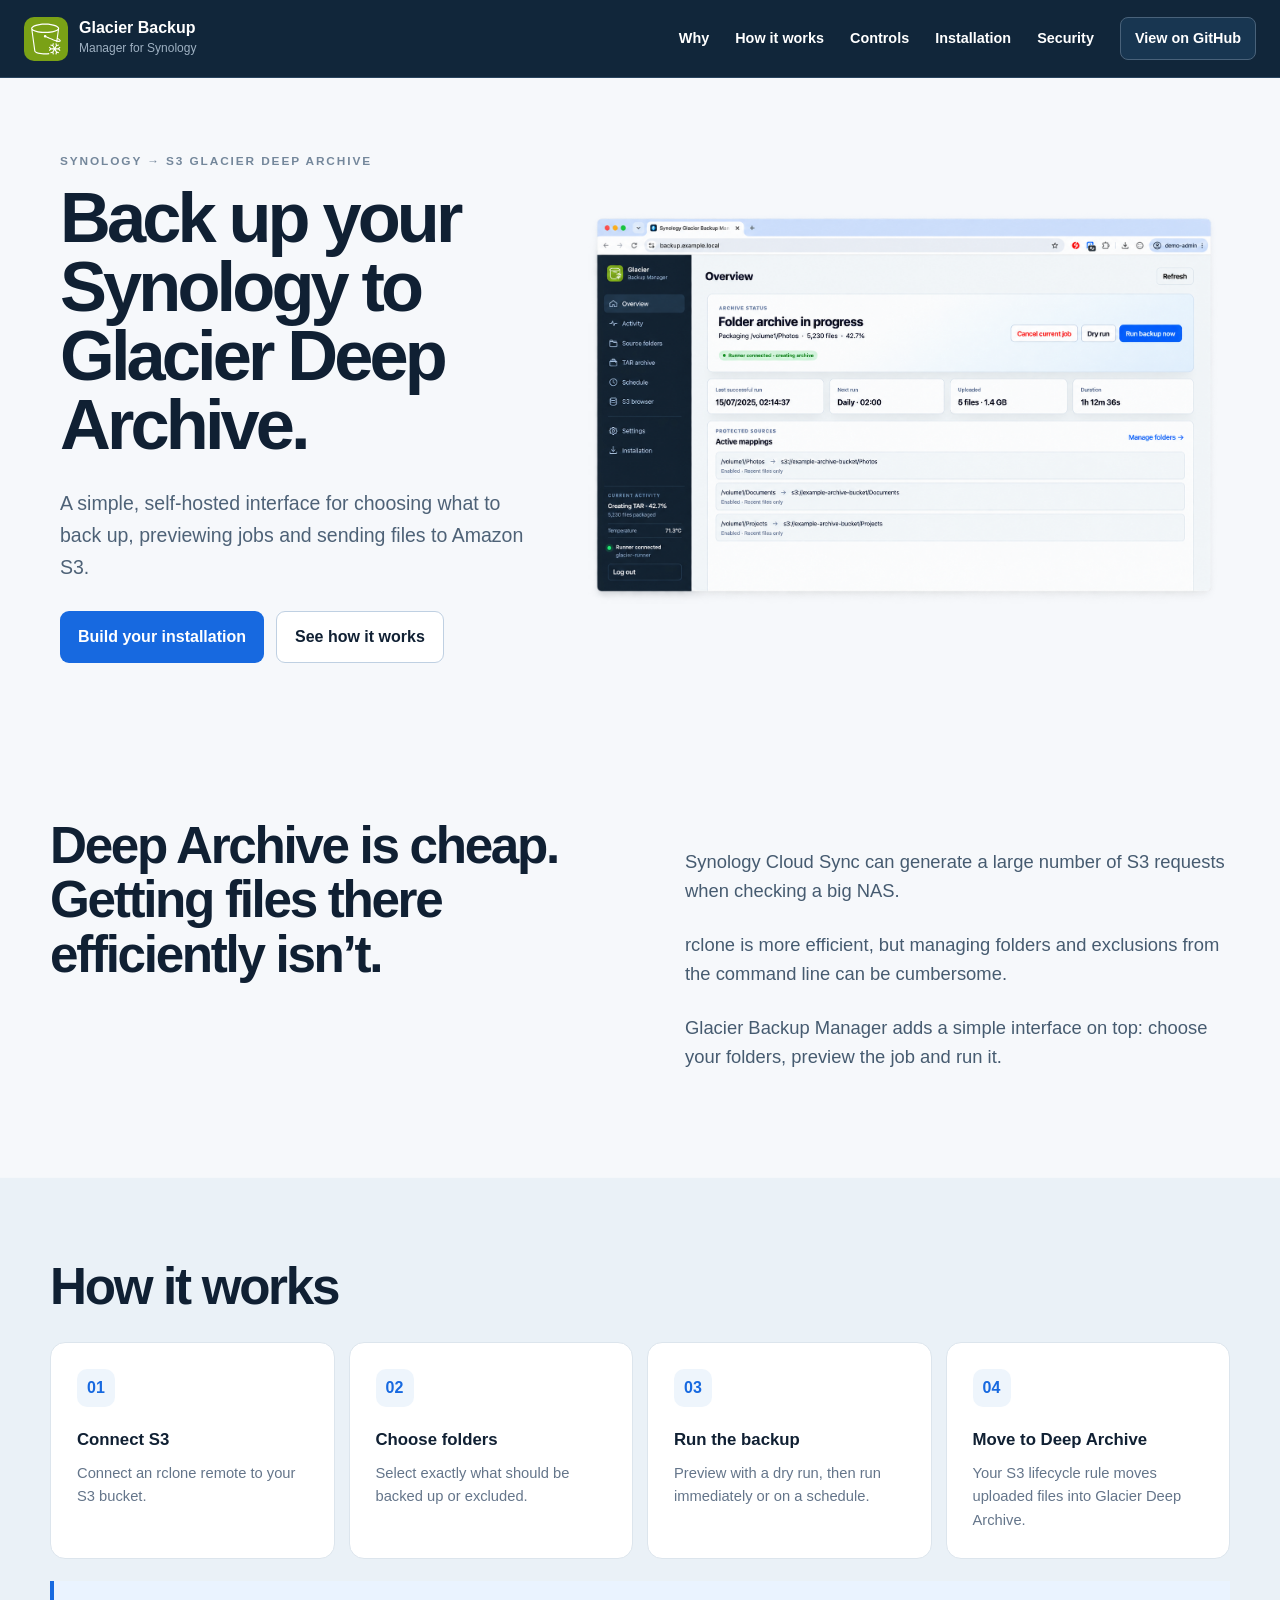
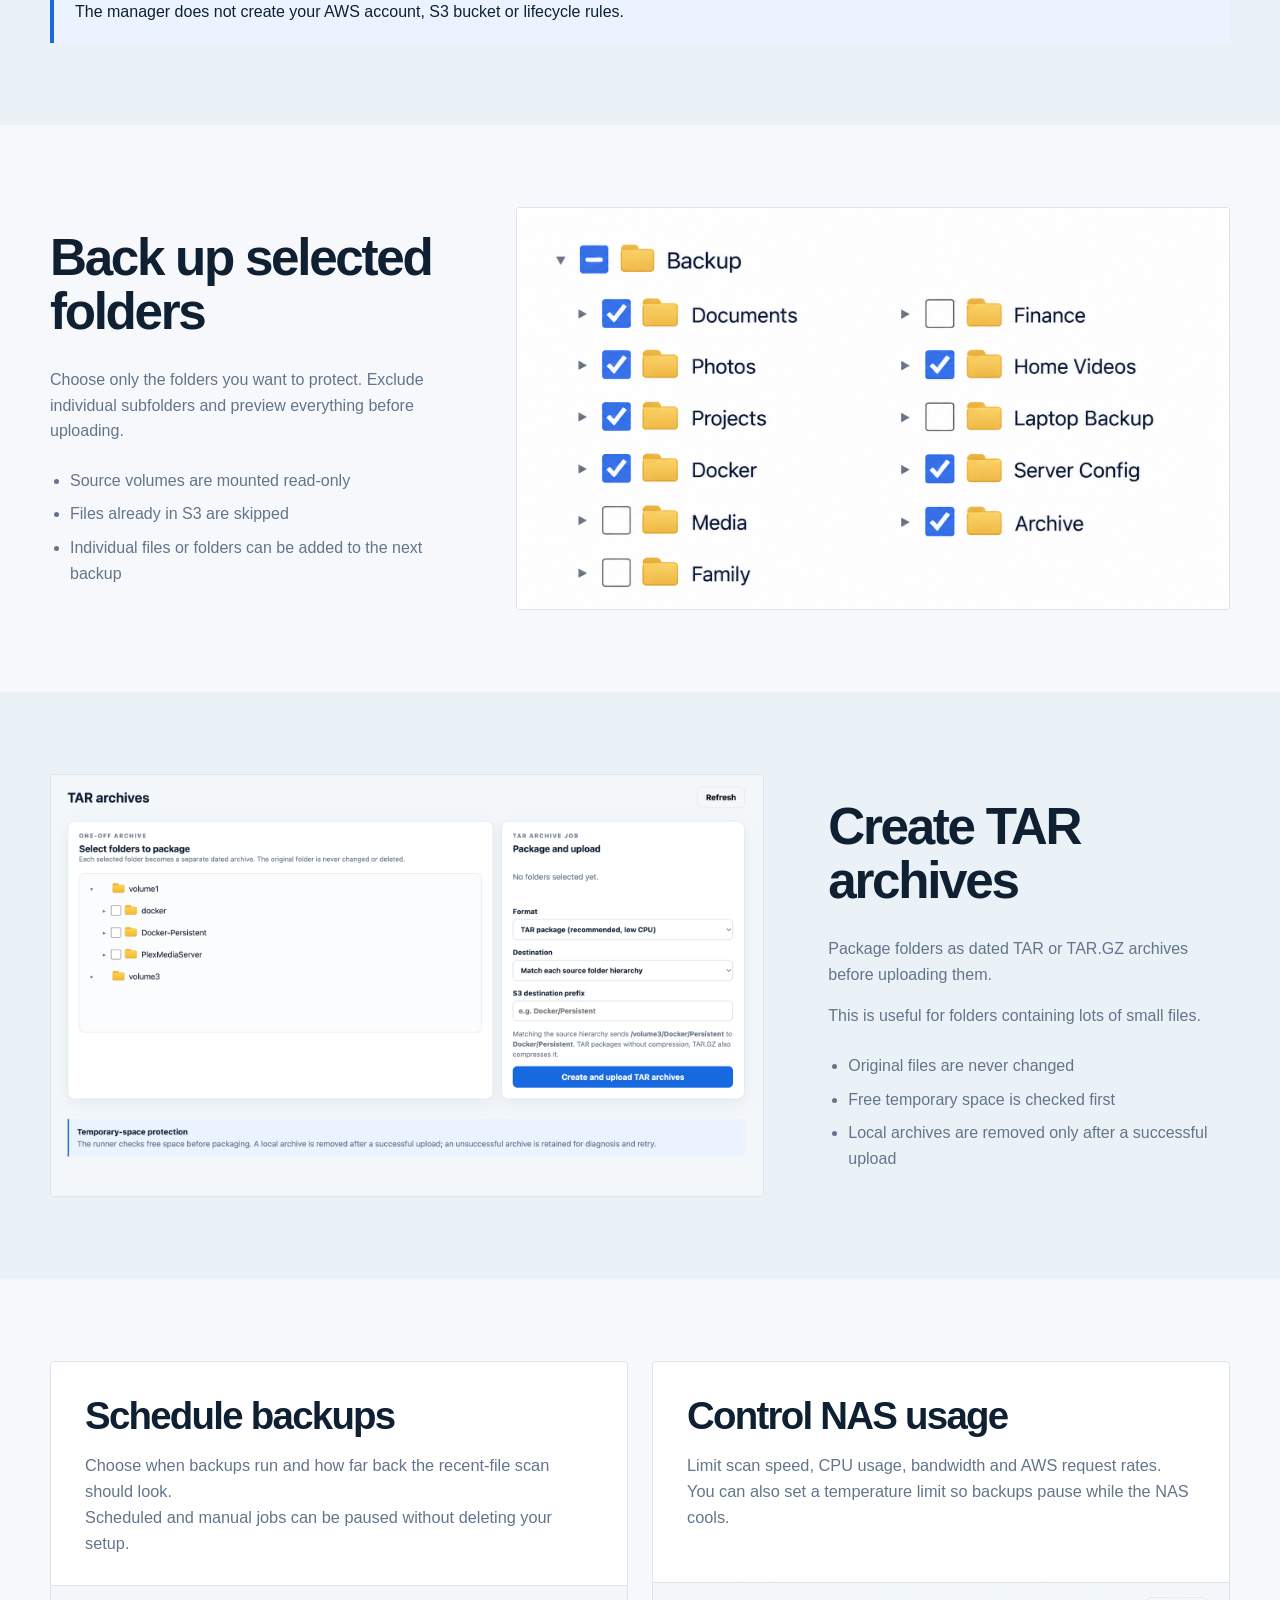
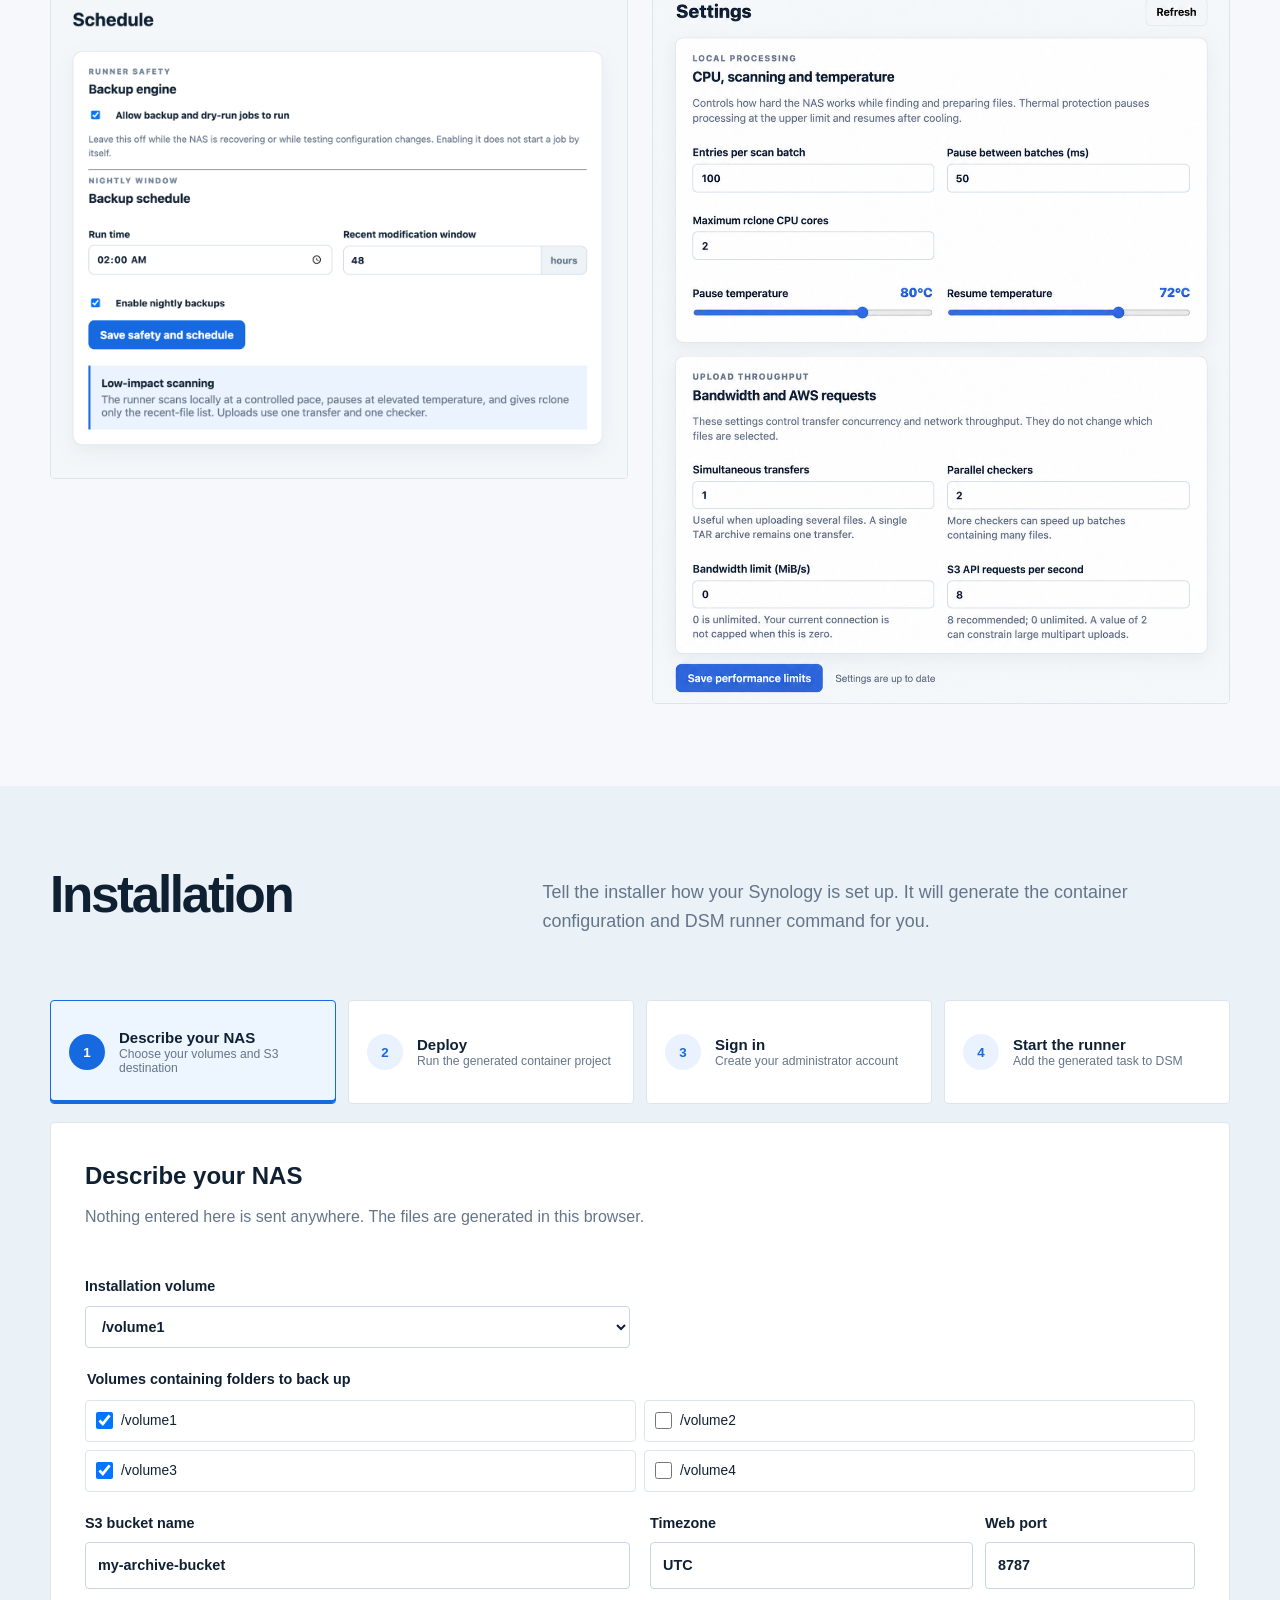
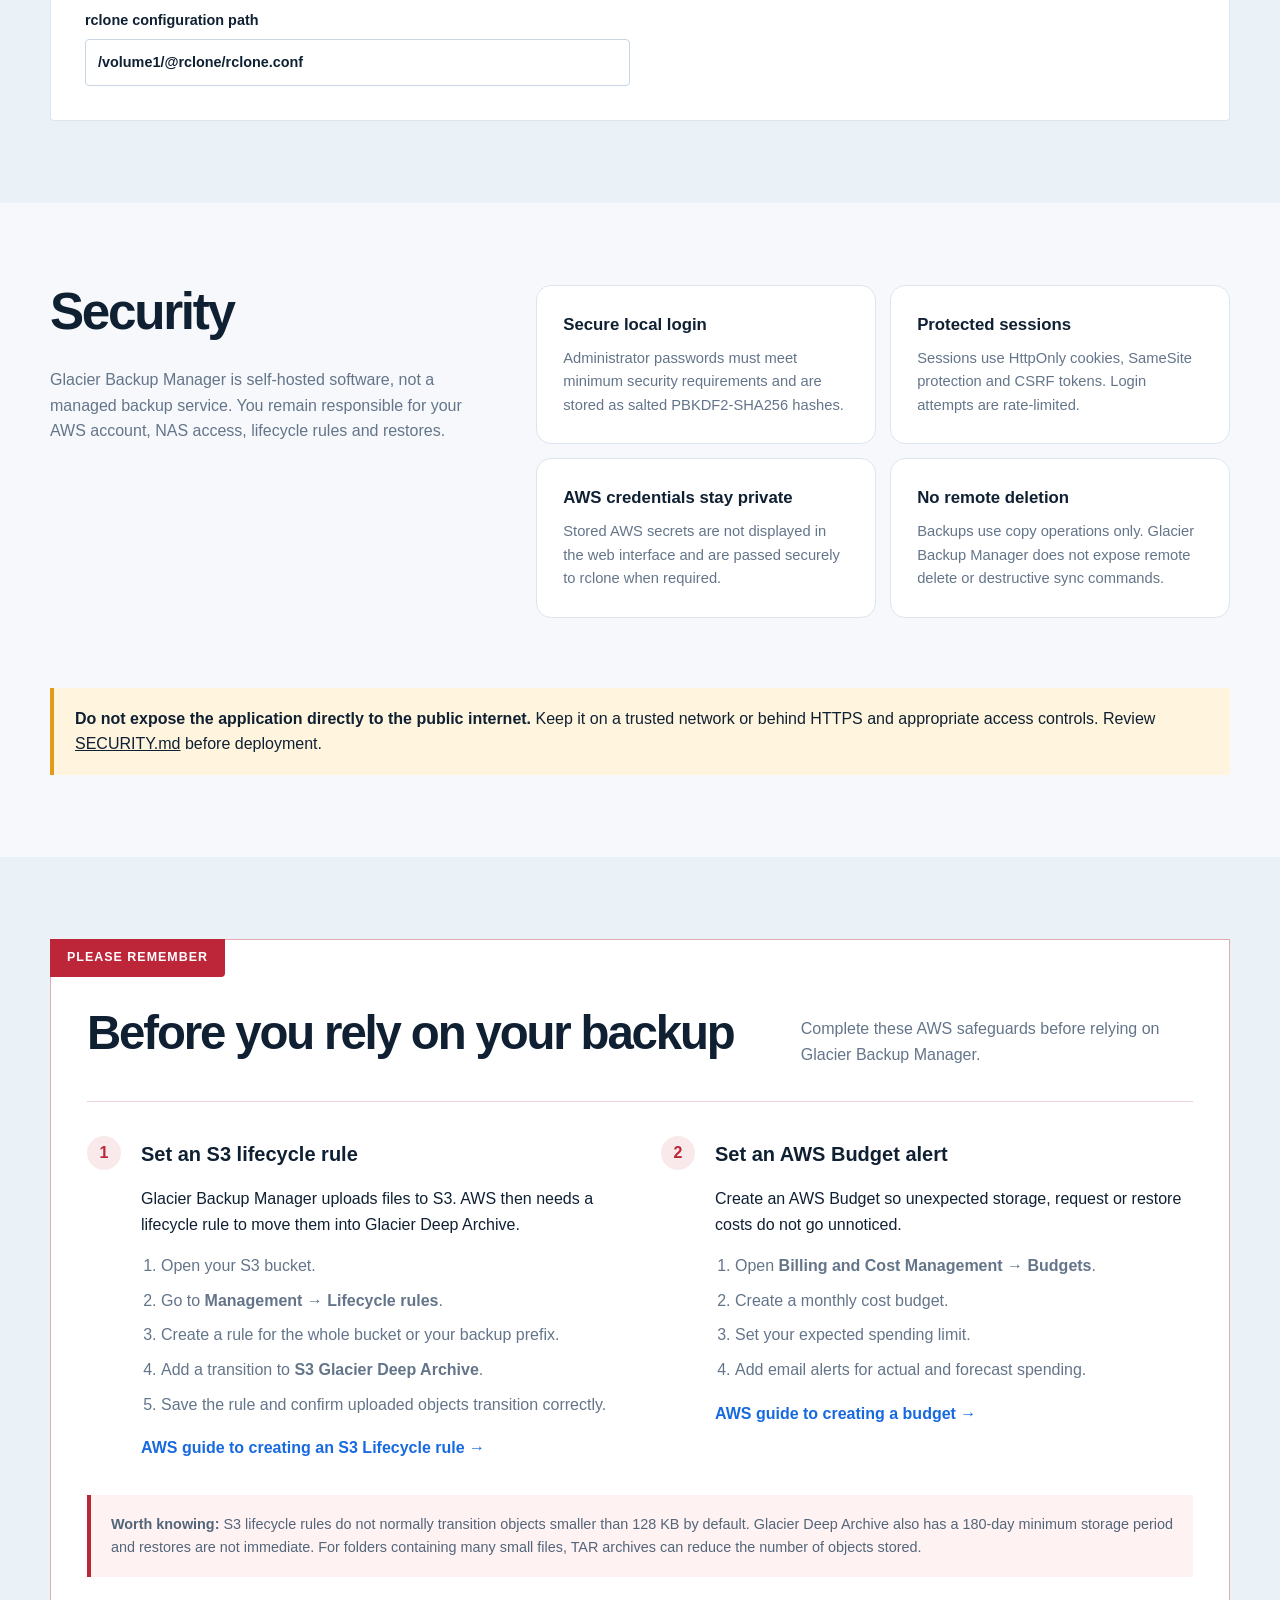
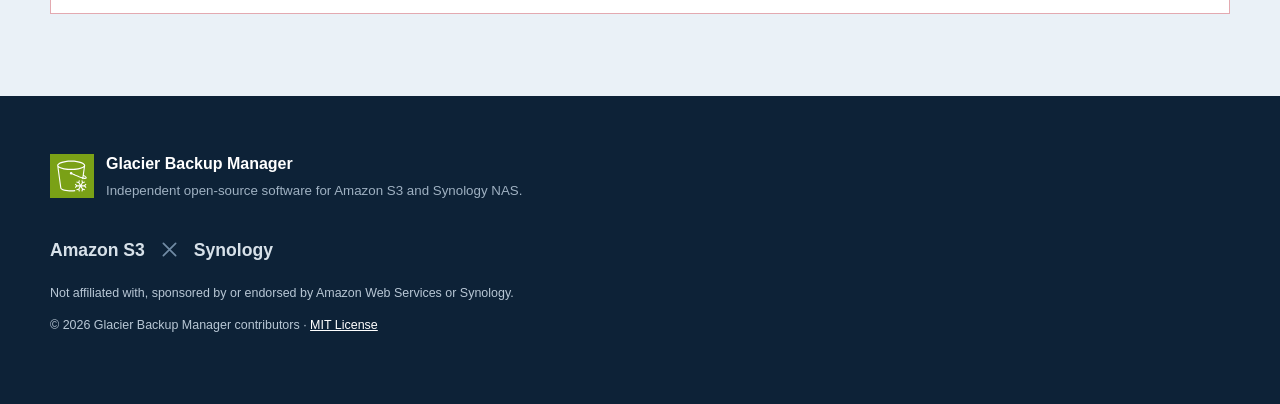
==== website/index.html @ ce725101 "Glacier Backup Manager Co-Authored-By: Claude Sonnet 5.5 <noreply@anthropic.com> Claude-Session: htt" ====
<!doctype html>
<html lang="en">
<head>
  <meta charset="utf-8">
  <meta name="viewport" content="width=device-width, initial-scale=1">
  <meta name="description" content="A simple, self-hosted interface for choosing what to back up, previewing jobs and sending files from Synology to Amazon S3.">
  <title>Glacier Backup Manager</title>
  <link rel="icon" href="assets/favicon.svg" type="image/svg+xml">
  <link rel="stylesheet" href="styles.css">
  <link rel="stylesheet" href="refinements.css">
</head>
<body>
  <header class="site-header">
    <a class="brand" href="#top" aria-label="Glacier Backup Manager home"><img src="assets/glacier-mark.svg" alt=""><span><strong>Glacier Backup</strong><small>Manager for Synology</small></span></a>
    <button class="menu" type="button" aria-expanded="false" aria-controls="nav">Menu</button>
    <nav id="nav" aria-label="Main navigation">
      <a href="#why">Why</a><a href="#how">How it works</a><a href="#controls">Controls</a><a href="#installation">Installation</a><a href="#security">Security</a>
      <a class="nav-cta" href="https://github.com/impala84/synology-glacier-backup-manager">View on GitHub</a>
    </nav>
  </header>

  <main id="top">
    <section class="hero">
      <div class="hero-copy">
        <p class="eyebrow">SYNOLOGY → S3 GLACIER DEEP ARCHIVE</p>
        <h1>Back up your Synology to Glacier Deep Archive.</h1>
        <p class="lede">A simple, self-hosted interface for choosing what to back up, previewing jobs and sending files to Amazon S3.</p>
        <div class="hero-actions"><a class="button primary" href="#installation">Build your installation</a><a class="button secondary" href="#how">See how it works</a></div>
      </div>
      <figure class="hero-shot"><img src="assets/overview-window.png" alt="An anonymised Glacier Backup Manager overview showing a live TAR job"></figure>
    </section>

    <section class="section story" id="why">
      <div><h2>Deep Archive is cheap. Getting files there efficiently isn’t.</h2></div>
      <div class="story-copy"><p>Synology Cloud Sync can generate a large number of S3 requests when checking a big NAS.</p><p>rclone is more efficient, but managing folders and exclusions from the command line can be cumbersome.</p><p>Glacier Backup Manager adds a simple interface on top: choose your folders, preview the job and run it.</p></div>
    </section>

    <section class="section" id="how">
      <h2>How it works</h2>
      <div class="flow">
        <article><span>01</span><h3>Connect S3</h3><p>Connect an rclone remote to your S3 bucket.</p></article>
        <article><span>02</span><h3>Choose folders</h3><p>Select exactly what should be backed up or excluded.</p></article>
        <article><span>03</span><h3>Run the backup</h3><p>Preview with a dry run, then run immediately or on a schedule.</p></article>
        <article><span>04</span><h3>Move to Deep Archive</h3><p>Your S3 lifecycle rule moves uploaded files into Glacier Deep Archive.</p></article>
      </div>
      <div class="note">The manager does not create your AWS account, S3 bucket or lifecycle rules.</div>
    </section>

    <section class="section task-section" id="folders">
      <div class="task-copy"><h2>Back up selected folders</h2><p>Choose only the folders you want to protect. Exclude individual subfolders and preview everything before uploading.</p><ul><li>Source volumes are mounted read-only</li><li>Files already in S3 are skipped</li><li>Individual files or folders can be added to the next backup</li></ul></div>
      <figure class="plain-shot folder-shot"><img src="assets/folder-selection-landscape.png" alt="An anonymised folder browser with selected and excluded backup folders"></figure>
    </section>

    <section class="section task-section task-section-reverse" id="tar">
      <figure class="plain-shot"><img src="assets/tar-archives.png" alt="Select folders and configure a dated TAR archive"></figure>
      <div class="task-copy"><h2>Create TAR archives</h2><p>Package folders as dated TAR or TAR.GZ archives before uploading them.</p><p>This is useful for folders containing lots of small files.</p><ul><li>Original files are never changed</li><li>Free temporary space is checked first</li><li>Local archives are removed only after a successful upload</li></ul></div>
    </section>

    <section class="section controls" id="controls">
      <article class="control-card">
        <div class="control-copy"><h2>Schedule backups</h2><p>Choose when backups run and how far back the recent-file scan should look.</p><p>Scheduled and manual jobs can be paused without deleting your setup.</p></div>
        <figure><img src="assets/schedule.png" alt="Nightly backup schedule and modification window"></figure>
      </article>
      <article class="control-card">
        <div class="control-copy"><h2>Control NAS usage</h2><p>Limit scan speed, CPU usage, bandwidth and AWS request rates.</p><p>You can also set a temperature limit so backups pause while the NAS cools.</p></div>
        <figure><img src="assets/settings.png" alt="CPU, temperature, bandwidth and AWS request controls"></figure>
      </article>
    </section>

    <section class="section installation" id="installation">
      <div class="installation-heading"><h2>Installation</h2><p>Tell the installer how your Synology is set up. It will generate the container configuration and DSM runner command for you.</p></div>

      <div class="installation-tabs" role="tablist" aria-label="Installation steps">
        <button type="button" role="tab" id="install-tab-1" aria-controls="install-panel-1" aria-selected="true" data-install-tab="install-panel-1"><span>1</span><strong>Describe your NAS</strong><small>Choose your volumes and S3 destination</small></button>
        <button type="button" role="tab" id="install-tab-2" aria-controls="install-panel-2" aria-selected="false" tabindex="-1" data-install-tab="install-panel-2"><span>2</span><strong>Deploy</strong><small>Run the generated container project</small></button>
        <button type="button" role="tab" id="install-tab-3" aria-controls="install-panel-3" aria-selected="false" tabindex="-1" data-install-tab="install-panel-3"><span>3</span><strong>Sign in</strong><small>Create your administrator account</small></button>
        <button type="button" role="tab" id="install-tab-4" aria-controls="install-panel-4" aria-selected="false" tabindex="-1" data-install-tab="install-panel-4"><span>4</span><strong>Start the runner</strong><small>Add the generated task to DSM</small></button>
      </div>

      <div class="installation-panel" id="install-panel-1" role="tabpanel" aria-labelledby="install-tab-1">
        <form class="builder-form" id="install-builder">
          <div class="panel-heading"><h3>Describe your NAS</h3><p>Nothing entered here is sent anywhere. The files are generated in this browser.</p></div>
          <label>Installation volume
            <select id="install-volume">
              <option value="volume1">/volume1</option><option value="volume2">/volume2</option><option value="volume3">/volume3</option><option value="volume4">/volume4</option>
            </select>
          </label>
          <fieldset>
            <legend>Volumes containing folders to back up</legend>
            <div class="volume-options">
              <label><input type="checkbox" name="source-volume" value="volume1" checked><span>/volume1</span></label>
              <label><input type="checkbox" name="source-volume" value="volume2"><span>/volume2</span></label>
              <label><input type="checkbox" name="source-volume" value="volume3" checked><span>/volume3</span></label>
              <label><input type="checkbox" name="source-volume" value="volume4"><span>/volume4</span></label>
            </div>
          </fieldset>
          <label>S3 bucket name<input id="install-bucket" value="my-archive-bucket" autocomplete="off" spellcheck="false"></label>
          <div class="builder-fields">
            <label>Timezone<input id="install-timezone" value="UTC" autocomplete="off" spellcheck="false"></label>
            <label>Web port<input id="install-port" type="number" value="8787" min="1024" max="65535"></label>
          </div>
          <label>rclone configuration path<input id="install-rclone" value="/volume1/@rclone/rclone.conf" autocomplete="off" spellcheck="false"></label>
          <p class="builder-error" id="builder-error" role="status" hidden>Select at least one source volume.</p>
        </form>
      </div>

      <div class="installation-panel" id="install-panel-2" role="tabpanel" aria-labelledby="install-tab-2" hidden>
        <div class="builder-output">
          <fieldset class="deployment-picker">
            <legend>How do you manage containers?</legend>
            <div class="deployment-options">
              <label><input type="radio" name="deployment-tool" value="portainer" checked><span><strong>Portainer</strong><small>Deploy with the stack web editor</small></span></label>
              <label><input type="radio" name="deployment-tool" value="container-manager"><span><strong>Synology Container Manager</strong><small>Deploy as a Container Manager project</small></span></label>
            </div>
          </fieldset>
          <div class="deployment-instructions" data-deployment-instructions="portainer">
            <div class="panel-heading"><h3>Deploy with Portainer</h3><ol><li>In Synology File Station, create <code id="portainer-root-path">/volume1/docker/synology-glacier-backup-manager</code> with <code>data</code> and <code>logs</code> subfolders.</li><li>In Portainer, open <strong>Stacks → Add stack → Web editor</strong>.</li><li>Name the stack <code>glacier-backup-manager</code>.</li><li>Paste the generated file below and select <strong>Deploy the stack</strong>.</li></ol></div>
          </div>
          <div class="deployment-instructions" data-deployment-instructions="container-manager" hidden>
            <div class="panel-heading"><h3>Deploy with Container Manager</h3><ol><li>In Synology File Station, create <code id="container-manager-root-path">/volume1/docker/synology-glacier-backup-manager</code> with <code>data</code> and <code>logs</code> subfolders.</li><li>In DSM, open <strong>Container Manager → Project → Create</strong>.</li><li>Name the project <code>glacier-backup-manager</code> and select that folder as the project path.</li><li>Select <strong>Create docker-compose.yml</strong>, paste the generated file below, then choose <strong>Next → Done</strong>.</li></ol></div>
          </div>
          <div class="code-block stack-code">
            <div class="code-actions"><button type="button" data-download-target="stack-output" data-download-name="compose.yaml">Download compose.yaml</button><button type="button" data-copy-target="stack-output">Copy compose file</button></div>
            <pre><code id="stack-output"></code></pre>
          </div>
          <p class="output-note">The selected source volumes are mounted read-only. Only the manager’s data and log folders are writable.</p>
        </div>
      </div>

      <div class="installation-panel" id="install-panel-3" role="tabpanel" aria-labelledby="install-tab-3" hidden>
        <div class="signin-step">
          <div class="panel-heading"><h3>Open the manager and sign in</h3><p>After <span id="deployment-tool-name">Portainer</span> finishes building the stack, open <code id="manager-address">http://your-nas:8787</code>. Create the local administrator account, then leave the backup engine paused until the test upload is verified.</p></div>
          <figure class="signin-shot"><img src="assets/first-sign-in.png" alt="Glacier Backup Manager sign-in screen with empty username and password fields"></figure>
        </div>
      </div>

      <div class="installation-panel" id="install-panel-4" role="tabpanel" aria-labelledby="install-tab-4" hidden>
        <div class="runner-setup">
          <div class="runner-copy">
            <div class="panel-heading"><h3>Add the runner task in Synology DSM</h3><p>Open <strong>Control Panel → Task Scheduler</strong>. Create a <strong>Triggered Task → User-defined script</strong>, run it as your dedicated backup user and set the event to <strong>Boot-up</strong>.</p></div>
            <div class="code-block">
              <div class="code-actions"><button type="button" data-copy-target="runner-command">Copy command</button></div>
              <pre><code id="runner-command"></code></pre>
            </div>
            <p class="runner-note">Run the task manually once after installation. Then add one harmless folder, run a dry run, upload one uniquely named test file and confirm it appears in S3.</p>
            <a class="text-link" href="https://github.com/impala84/synology-glacier-backup-manager#deployment-sequence">Read the full installation reference →</a>
          </div>
          <figure class="setup-shot"><img src="assets/dsm-task-scheduler.png" alt="Synology DSM Task Scheduler showing the runner as a user-defined boot-up script"></figure>
        </div>
      </div>
    </section>

    <section class="section security" id="security">
      <div><h2>Security</h2><p>Glacier Backup Manager is self-hosted software, not a managed backup service. You remain responsible for your AWS account, NAS access, lifecycle rules and restores.</p></div>
      <div class="security-list">
        <article><h3>Secure local login</h3><p>Administrator passwords must meet minimum security requirements and are stored as salted PBKDF2-SHA256 hashes.</p></article>
        <article><h3>Protected sessions</h3><p>Sessions use HttpOnly cookies, SameSite protection and CSRF tokens. Login attempts are rate-limited.</p></article>
        <article><h3>AWS credentials stay private</h3><p>Stored AWS secrets are not displayed in the web interface and are passed securely to rclone when required.</p></article>
        <article><h3>No remote deletion</h3><p>Backups use copy operations only. Glacier Backup Manager does not expose remote delete or destructive sync commands.</p></article>
      </div>
      <div class="warning"><strong>Do not expose the application directly to the public internet.</strong> Keep it on a trusted network or behind HTTPS and appropriate access controls. Review <a href="https://github.com/impala84/synology-glacier-backup-manager/blob/main/SECURITY.md">SECURITY.md</a> before deployment.</div>
    </section>

    <section class="section aws-reminders-band" aria-labelledby="aws-reminders-title">
      <div class="aws-reminders">
      <div class="reminder-tab">Please remember</div>
      <div class="reminder-heading">
        <h2 id="aws-reminders-title">Before you rely on your backup</h2>
        <p>Complete these AWS safeguards before relying on Glacier Backup Manager.</p>
      </div>
      <div class="reminder-grid">
        <article>
          <span class="reminder-number">1</span>
          <div>
            <h3>Set an S3 lifecycle rule</h3>
            <p>Glacier Backup Manager uploads files to S3. AWS then needs a lifecycle rule to move them into Glacier Deep Archive.</p>
            <ol>
              <li>Open your S3 bucket.</li>
              <li>Go to <strong>Management → Lifecycle rules</strong>.</li>
              <li>Create a rule for the whole bucket or your backup prefix.</li>
              <li>Add a transition to <strong>S3 Glacier Deep Archive</strong>.</li>
              <li>Save the rule and confirm uploaded objects transition correctly.</li>
            </ol>
            <a href="https://docs.aws.amazon.com/AmazonS3/latest/userguide/how-to-set-lifecycle-configuration-intro.html">AWS guide to creating an S3 Lifecycle rule →</a>
          </div>
        </article>
        <article>
          <span class="reminder-number">2</span>
          <div>
            <h3>Set an AWS Budget alert</h3>
            <p>Create an AWS Budget so unexpected storage, request or restore costs do not go unnoticed.</p>
            <ol>
              <li>Open <strong>Billing and Cost Management → Budgets</strong>.</li>
              <li>Create a monthly cost budget.</li>
              <li>Set your expected spending limit.</li>
              <li>Add email alerts for actual and forecast spending.</li>
            </ol>
            <a href="https://docs.aws.amazon.com/cost-management/latest/userguide/budgets-create.html">AWS guide to creating a budget →</a>
          </div>
        </article>
      </div>
        <p class="reminder-footnote"><strong>Worth knowing:</strong> S3 lifecycle rules do not normally transition objects smaller than 128 KB by default. Glacier Deep Archive also has a 180-day minimum storage period and restores are not immediate. For folders containing many small files, TAR archives can reduce the number of objects stored.</p>
      </div>
    </section>

  </main>

  <footer>
    <div class="footer-brand"><img src="assets/glacier-mark.svg" alt=""><span><strong>Glacier Backup Manager</strong><small>Independent open-source software for Amazon S3 and Synology NAS.</small></span></div>
    <div class="compatibility"><span>Amazon S3</span><span class="compatibility-x" aria-hidden="true"><svg viewBox="0 0 24 24" focusable="false"><path d="M5 5l14 14M19 5L5 19"></path></svg></span><span>Synology</span></div>
    <p>Not affiliated with, sponsored by or endorsed by Amazon Web Services or Synology.</p>
    <p>© 2026 Glacier Backup Manager contributors · <a href="https://github.com/impala84/synology-glacier-backup-manager/blob/main/LICENSE">MIT License</a></p>
  </footer>
  <script src="install-builder.js"></script>
</body>
</html>
---- website/styles.css ----
:root{--ink:#102033;--muted:#64758a;--navy:#0d2237;--blue:#1769e0;--ice:#eef5fc;--green:#76a314;--line:#dce5ed;--paper:#f6f8fb;--panel:#fff}*{box-sizing:border-box}html{scroll-behavior:smooth}body{margin:0;background:var(--paper);color:var(--ink);font-family:Inter,ui-sans-serif,-apple-system,BlinkMacSystemFont,"Segoe UI",sans-serif;font-size:16px;line-height:1.6}img{display:block;max-width:100%}a{color:inherit}.site-header{position:sticky;top:0;z-index:10;display:flex;align-items:center;justify-content:space-between;min-height:78px;padding:12px max(24px,calc((100vw - 1240px)/2));background:rgba(246,248,251,.94);border-bottom:1px solid rgba(220,229,237,.9);backdrop-filter:blur(15px)}.brand{display:flex;align-items:center;gap:11px;text-decoration:none}.brand img{width:44px;height:44px;border-radius:10px}.brand strong,.brand small{display:block}.brand strong{line-height:1.1}.brand small{margin-top:3px;color:var(--muted);font-size:.75rem}.site-header nav{display:flex;align-items:center;gap:26px}.site-header nav a{text-decoration:none;font-weight:650;font-size:.9rem}.site-header nav a:hover{color:var(--blue)}.nav-cta{padding:9px 14px;border:1px solid #bfd0e2;border-radius:8px;background:#fff}.menu{display:none}.hero{display:grid;grid-template-columns:minmax(0,.85fr) minmax(520px,1.15fr);gap:60px;align-items:center;min-height:700px;max-width:1360px;margin:auto;padding:90px 60px}.eyebrow{margin:0 0 12px;color:#74879b;font-size:.74rem;font-weight:850;letter-spacing:.16em}.hero h1{max-width:720px;margin:0;font-size:clamp(3rem,5.5vw,5.8rem);line-height:.98;letter-spacing:-.055em}.lede{max-width:680px;margin:28px 0;color:#4e6277;font-size:1.22rem;line-height:1.65}.hero-actions{display:flex;gap:12px;flex-wrap:wrap}.button{display:inline-flex;align-items:center;justify-content:center;padding:12px 18px;border-radius:9px;text-decoration:none;font-weight:760}.primary{background:var(--blue);color:#fff}.primary:hover{background:#0d55bd}.secondary{border:1px solid #bfd0e2;background:#fff}.quick-proof{display:flex;gap:22px;flex-wrap:wrap;margin:28px 0 0;padding:0;list-style:none;color:#4e6277;font-size:.86rem}.quick-proof li:before{content:"✓";margin-right:8px;color:#0c9660;font-weight:900}.hero-shot{margin:0;background:#fff;border:1px solid var(--line);border-radius:20px;padding:12px;box-shadow:0 28px 70px rgba(16,32,51,.15);transform:rotate(1deg)}.hero-shot img{border-radius:13px}.hero-shot figcaption{padding:10px 8px 2px;color:var(--muted);font-size:.78rem}.section{max-width:1240px;margin:auto;padding:110px 30px}.section h2{max-width:790px;margin:0 0 35px;font-size:clamp(2.2rem,4vw,4rem);line-height:1.06;letter-spacing:-.045em}.story{display:grid;grid-template-columns:1fr 1fr;gap:90px;border-top:1px solid var(--line)}.story-copy{padding-top:28px;color:#465b70;font-size:1.15rem}.story-copy p{margin:0 0 24px}.flow{display:grid;grid-template-columns:repeat(4,1fr);gap:14px}.flow article,.feature-grid article,.security-list article{padding:26px;border:1px solid var(--line);border-radius:15px;background:var(--panel)}.flow article>span{display:inline-grid;place-items:center;width:38px;height:38px;border-radius:10px;background:var(--ice);color:var(--blue);font-weight:850}.flow h3,.feature-grid h3,.security-list h3,.steps h3{margin:20px 0 8px;font-size:1.05rem}.flow p,.feature-grid p,.security-list p,.steps p{margin:0;color:var(--muted);font-size:.92rem}.note,.warning{margin-top:22px;padding:18px 21px;border-left:4px solid var(--blue);background:#eaf3ff}.gallery{display:grid;grid-template-columns:1fr 1fr;gap:18px}.gallery figure{margin:0;overflow:hidden;border:1px solid var(--line);border-radius:16px;background:#fff}.gallery .wide{grid-column:1/-1}.gallery img{width:100%;aspect-ratio:16/9;object-fit:cover;object-position:top}.gallery figcaption{display:grid;gap:3px;padding:17px 20px}.gallery figcaption span{color:var(--muted);font-size:.88rem}.feature-grid{display:grid;grid-template-columns:repeat(3,1fr);gap:14px;margin-top:18px}.feature-grid h3,.security-list h3{margin-top:0}.install{display:grid;grid-template-columns:.8fr 1.2fr;gap:80px}.install-intro{position:sticky;top:120px;align-self:start}.install-intro p:not(.eyebrow){color:var(--muted)}.steps{display:grid;gap:0;margin:0 0 28px;padding:0;list-style:none}.steps li{display:grid;grid-template-columns:48px 1fr;gap:18px;padding:22px 0;border-bottom:1px solid var(--line)}.steps li>span{display:grid;place-items:center;width:42px;height:42px;border-radius:50%;background:var(--navy);color:white;font-weight:800}.steps h3{margin:0 0 5px}.security{display:grid;grid-template-columns:.75fr 1.25fr;gap:70px}.security>div:first-child p:not(.eyebrow){color:var(--muted)}.security-list{display:grid;grid-template-columns:1fr 1fr;gap:14px}.warning{grid-column:1/-1;margin-top:0;border-color:#e29a19;background:#fff5df}.open-source{max-width:900px;text-align:center}.open-source h2{margin-left:auto;margin-right:auto}.open-source>p:not(.eyebrow){color:var(--muted);font-size:1.08rem}footer{padding:55px max(30px,calc((100vw - 1180px)/2));background:var(--navy);color:#b8c7d5}.footer-brand{display:flex;align-items:center;gap:12px}.footer-brand img{width:44px}.footer-brand strong,.footer-brand small{display:block;color:#fff}.footer-brand small{margin-top:3px;color:#9fb1c2}.compatibility{display:flex;align-items:center;gap:14px;margin:35px 0 20px;color:#d7e1e9;font-size:1.1rem;font-weight:750}.compatibility b{font-size:1.5rem;color:#718ba4}footer p{max-width:850px;font-size:.78rem}footer a{color:#fff}@media(max-width:980px){.hero{grid-template-columns:1fr;min-height:0;padding-top:70px}.hero-shot{transform:none}.flow,.feature-grid{grid-template-columns:1fr 1fr}.story,.install,.security{grid-template-columns:1fr;gap:35px}.install-intro{position:static}.site-header nav{display:none;position:absolute;top:77px;left:0;right:0;padding:20px 28px;background:var(--paper);border-bottom:1px solid var(--line);flex-direction:column;align-items:flex-start}.site-header nav.open{display:flex}.menu{display:block;border:1px solid var(--line);border-radius:8px;background:#fff;padding:9px 12px;font-weight:700}}@media(max-width:640px){.site-header{padding:12px 18px}.hero{padding:58px 20px}.hero h1{font-size:3.15rem}.section{padding:78px 20px}.flow,.feature-grid,.security-list,.gallery{grid-template-columns:1fr}.gallery .wide{grid-column:auto}.quick-proof{display:grid;gap:8px}.hero-shot{padding:7px}.story-copy{padding-top:0}.gallery img{aspect-ratio:4/3}.brand small{display:none}}
---- website/refinements.css ----
.site-header {
  background: rgba(13, 34, 55, 0.98);
  border-bottom-color: #29445e;
}

.brand strong,
.site-header nav a {
  color: #fff;
}

.brand small {
  color: #9fb1c2;
}

.site-header nav a:hover {
  color: #b8d9fa;
}

.compatibility-x {
  display: inline-grid;
  place-items: center;
  color: #718ba4;
}

.compatibility-x svg {
  width: 21px;
  height: 21px;
  fill: none;
  stroke: currentColor;
  stroke-width: 2;
  stroke-linecap: round;
}

.nav-cta {
  border-color: #49627a;
  background: #183651;
}

.hero {
  min-height: 590px;
  padding-top: 74px;
  padding-bottom: 74px;
}

.hero-shot {
  overflow: visible;
  margin: 0;
  padding: 0;
  border: 0;
  border-radius: 0;
  background: transparent;
  box-shadow: none;
  transform: none;
}

.hero-shot img {
  width: 100%;
  max-width: 100%;
  margin: 0;
  border-radius: 0;
  clip-path: none;
}

.section {
  scroll-margin-top: 76px;
  padding-top: 82px;
  padding-bottom: 82px;
  background: #f6f8fb;
  box-shadow: 0 0 0 100vmax #f6f8fb;
  clip-path: inset(0 -100vmax);
}

/* Every content section belongs to one of two alternating full-width fields. */
#how,
#tar,
#installation {
  background: #eaf1f7;
  box-shadow: 0 0 0 100vmax #eaf1f7;
}

.story {
  border-top: 0;
}

.section h2 {
  margin-bottom: 28px;
}

.task-section {
  display: grid;
  grid-template-columns: minmax(300px, 0.72fr) minmax(520px, 1.28fr);
  gap: 64px;
  align-items: center;
}

.task-section-reverse {
  grid-template-columns: minmax(520px, 1.28fr) minmax(300px, 0.72fr);
}

.task-copy p,
.task-copy li {
  color: var(--muted);
}

.task-copy ul {
  display: grid;
  gap: 8px;
  margin: 24px 0 0;
  padding-left: 20px;
}

.plain-shot {
  overflow: hidden;
  margin: 0;
  border: 1px solid var(--line);
  border-radius: 3px;
  background: #fff;
}

.plain-shot img {
  width: 100%;
}

.folder-shot img {
  aspect-ratio: 16 / 9;
  object-fit: contain;
}

.controls {
  display: grid;
  grid-template-columns: 1fr 1fr;
  gap: 24px;
  align-items: start;
}

.control-card {
  min-width: 0;
  overflow: hidden;
  border: 1px solid var(--line);
  border-radius: 4px;
  background: #fff;
}

.control-copy {
  min-height: 220px;
  padding: 34px 34px 28px;
}

.control-copy h2 {
  margin: 0 0 15px;
  font-size: clamp(2rem, 3vw, 3.25rem);
}

.control-copy p {
  margin: 0;
  color: var(--muted);
  font-size: 1.02rem;
}

.control-card figure {
  margin: 0;
  border-top: 1px solid var(--line);
  background: #f9fbfd;
}

.control-card img {
  width: 100%;
  height: auto;
}

.installation-heading {
  display: grid;
  grid-template-columns: 0.75fr 1.25fr;
  gap: 80px;
  align-items: start;
  margin-bottom: 50px;
}

.installation-heading > p {
  max-width: 680px;
  margin: 10px 0 0;
  color: var(--muted);
  font-size: 1.12rem;
}

.installation-tabs {
  display: grid;
  grid-template-columns: repeat(4, 1fr);
  gap: 12px;
  margin-bottom: 18px;
}

.installation-tabs button {
  display: grid;
  grid-template-columns: 38px 1fr;
  column-gap: 12px;
  row-gap: 0;
  align-items: center;
  min-height: 104px;
  padding: 18px;
  border: 1px solid var(--line);
  border-radius: 4px;
  background: #fff;
  color: var(--ink);
  text-align: left;
  cursor: pointer;
}

.installation-tabs button > span {
  grid-row: 1 / 3;
  display: grid;
  place-items: center;
  width: 36px;
  height: 36px;
  border-radius: 50%;
  background: #eaf2ff;
  color: var(--blue);
  font-weight: 850;
}

.installation-tabs button strong {
  align-self: end;
  line-height: 1.2;
  font-size: 0.94rem;
}

.installation-tabs button small {
  align-self: start;
  color: var(--muted);
  font-size: 0.76rem;
  line-height: 1.2;
}

.installation-tabs button[aria-selected="true"] {
  border-color: var(--blue);
  background: #edf5ff;
  box-shadow: inset 0 -3px 0 var(--blue);
}

.installation-tabs button[aria-selected="true"] > span {
  background: var(--blue);
  color: #fff;
}

.installation-tabs button:focus-visible {
  outline: 3px solid rgba(35, 108, 224, 0.3);
  outline-offset: 2px;
}

.installation-panel {
  min-width: 0;
  padding: 34px;
  border: 1px solid var(--line);
  border-radius: 4px;
  background: #fff;
}

.installation-panel[hidden] {
  display: none;
}

.builder-form,
.builder-output {
  min-width: 0;
}

.builder-form {
  display: grid;
  grid-template-columns: repeat(2, minmax(0, 1fr));
  gap: 20px;
}

.panel-heading {
  max-width: 760px;
  margin-bottom: 26px;
}

.panel-heading h3 {
  margin: 0 0 8px;
  font-size: 1.5rem;
}

.panel-heading p {
  margin: 0;
  color: var(--muted);
}

.builder-form > .panel-heading,
.builder-form > fieldset,
.builder-form > .builder-error {
  grid-column: 1 / -1;
}

.builder-form > label,
.builder-fields label,
.builder-form legend {
  color: var(--ink);
  font-size: 0.9rem;
  font-weight: 760;
}

.builder-form input:not([type="checkbox"]),
.builder-form select {
  width: 100%;
  margin-top: 7px;
  padding: 11px 12px;
  border: 1px solid #c8d6e4;
  border-radius: 4px;
  background: #fff;
  color: var(--ink);
  font: inherit;
}

.builder-form fieldset {
  margin: 0;
  padding: 0;
  border: 0;
}

.builder-form legend {
  margin-bottom: 9px;
}

.volume-options {
  display: grid;
  grid-template-columns: 1fr 1fr;
  gap: 8px;
}

.volume-options label {
  display: flex;
  align-items: center;
  gap: 8px;
  padding: 9px 10px;
  border: 1px solid var(--line);
  border-radius: 4px;
  font-size: 0.86rem;
  cursor: pointer;
}

.volume-options input {
  width: 17px;
  height: 17px;
  margin: 0;
}

.builder-fields {
  display: grid;
  grid-template-columns: 1fr 0.65fr;
  gap: 12px;
}

.builder-error {
  margin: 0;
  color: #b4232f;
  font-weight: 700;
}

.builder-output .code-block {
  margin-top: 0;
}

.deployment-picker {
  margin: 0 0 28px;
  padding: 0;
  border: 0;
}

.deployment-picker legend {
  margin-bottom: 10px;
  font-size: 0.9rem;
  font-weight: 760;
}

.deployment-options {
  display: grid;
  grid-template-columns: 1fr 1fr;
  gap: 10px;
}

.deployment-options label {
  display: flex;
  align-items: center;
  gap: 12px;
  padding: 14px 16px;
  border: 1px solid var(--line);
  border-radius: 4px;
  cursor: pointer;
}

.deployment-options label:has(input:checked) {
  border-color: var(--blue);
  background: #edf5ff;
}

.deployment-options input {
  width: 18px;
  height: 18px;
  margin: 0;
  accent-color: var(--blue);
}

.deployment-options span,
.deployment-options strong,
.deployment-options small {
  display: block;
}

.deployment-options small {
  margin-top: 2px;
  color: var(--muted);
}

.deployment-instructions[hidden] {
  display: none;
}

.deployment-instructions .panel-heading {
  max-width: none;
}

.deployment-instructions ol {
  display: grid;
  gap: 7px;
  margin: 12px 0 0;
  padding-left: 22px;
  color: var(--muted);
}

.output-note,
.runner-note {
  color: var(--muted);
  font-size: 0.86rem;
}

.signin-step {
  display: grid;
  grid-template-columns: minmax(280px, 0.7fr) minmax(480px, 1.3fr);
  gap: 44px;
  align-items: center;
}

.builder-form,
.builder-output,
.signin-step,
.runner-setup,
.runner-copy,
.signin-shot,
.setup-shot {
  min-width: 0;
}

.runner-setup {
  display: grid;
  grid-template-columns: minmax(320px, 0.75fr) minmax(560px, 1.25fr);
  gap: 54px;
  align-items: center;
  margin: 0;
}

.runner-copy > p {
  color: var(--muted);
}

.code-block {
  position: relative;
  margin-top: 24px;
}

.code-block pre {
  overflow-x: auto;
  margin: 0;
  padding: 62px 20px 20px;
  border: 1px solid #29445e;
  border-radius: 3px;
  background: var(--navy);
  color: #e6eef6;
  font-size: 0.78rem;
  line-height: 1.65;
}

.code-actions {
  position: absolute;
  top: 11px;
  right: 11px;
  z-index: 1;
  display: flex;
  gap: 8px;
}

.code-actions button {
  padding: 7px 10px;
  border: 1px solid #49627a;
  border-radius: 4px;
  background: #183651;
  color: #fff;
  font: inherit;
  font-size: 0.76rem;
  font-weight: 750;
  cursor: pointer;
}

.runner-note {
  margin-top: 18px;
  font-size: 0.86rem;
}

.text-link {
  display: inline-block;
  margin-top: 6px;
  color: var(--blue);
  font-weight: 760;
  text-decoration: none;
}

.setup-shot {
  overflow: hidden;
  margin: 0;
  border: 1px solid var(--line);
  border-radius: 3px;
  background: #fff;
}

.signin-shot {
  overflow: hidden;
  margin: 0;
  border: 1px solid var(--line);
  border-radius: 3px;
  background: #eaf2f9;
}

.signin-shot img,
.setup-shot img {
  display: block;
  width: 100%;
  height: auto;
}

.aws-reminders-band {
  background: #eaf1f7;
  box-shadow: 0 0 0 100vmax #eaf1f7;
}

.aws-reminders {
  position: relative;
  padding: 68px 36px 36px;
  border: 1px solid #e3a9b0;
  background: #fff;
}

.reminder-tab {
  position: absolute;
  top: -1px;
  left: -1px;
  padding: 9px 17px;
  border-radius: 0 0 4px 0;
  background: #bd2638;
  color: #fff;
  font-size: 0.78rem;
  font-weight: 850;
  letter-spacing: 0.08em;
  text-transform: uppercase;
}

.reminder-heading {
  display: grid;
  grid-template-columns: 1.25fr 0.75fr;
  gap: 60px;
  align-items: start;
  padding-bottom: 34px;
  border-bottom: 1px solid #efd2d6;
}

.reminder-heading h2 {
  margin: 0;
  font-size: clamp(2.1rem, 3.7vw, 3.7rem);
}

.reminder-heading p {
  margin: 8px 0 0;
  color: var(--muted);
  font-size: 1rem;
}

.reminder-grid {
  display: grid;
  grid-template-columns: 1fr 1fr;
  gap: 42px;
  padding-top: 34px;
}

.reminder-grid article {
  display: grid;
  grid-template-columns: 38px 1fr;
  gap: 16px;
  min-width: 0;
}

.reminder-number {
  display: grid;
  place-items: center;
  width: 34px;
  height: 34px;
  border-radius: 50%;
  background: #fae9eb;
  color: #bd2638;
  font-weight: 850;
}

.reminder-grid h3 {
  margin: 2px 0 14px;
  font-size: 1.25rem;
}

.reminder-grid ol {
  display: grid;
  gap: 9px;
  margin: 0 0 18px;
  padding-left: 20px;
  color: var(--muted);
}

.reminder-grid a {
  color: var(--blue);
  font-weight: 760;
  text-decoration: none;
}

.reminder-footnote {
  margin: 34px 0 0;
  padding: 18px 20px;
  border-left: 4px solid #bd2638;
  background: #fff2f3;
  color: #52667a;
  font-size: 0.9rem;
}

@media (max-width: 980px) {
  .site-header nav {
    background: var(--navy);
  }

  .menu {
    color: #fff;
    border-color: #49627a;
    background: #183651;
  }

  .task-section,
  .task-section-reverse {
    grid-template-columns: 1fr;
    gap: 32px;
  }

  .task-section-reverse .plain-shot {
    order: 2;
  }

  .controls,
  .installation-heading,
  .signin-step,
  .runner-setup,
  .reminder-heading,
  .reminder-grid {
    grid-template-columns: 1fr;
    gap: 30px;
  }

  .installation-tabs {
    grid-template-columns: repeat(2, 1fr);
  }

  .control-copy {
    min-height: 0;
  }
}

@media (max-width: 640px) {
  .section {
    padding-top: 44px;
    padding-bottom: 44px;
  }

  .aws-reminders {
    padding: 64px 22px 24px;
  }

  .installation-panel {
    padding: 22px;
  }

  .builder-form,
  .volume-options,
  .builder-fields,
  .deployment-options {
    grid-template-columns: 1fr;
  }

  .installation-tabs {
    gap: 8px;
  }

  .installation-tabs button {
    grid-template-columns: 32px 1fr;
    min-height: 88px;
    padding: 12px;
  }

  .installation-tabs button > span {
    width: 30px;
    height: 30px;
  }

  .installation-tabs button strong {
    font-size: 0.82rem;
  }

  .installation-tabs button small {
    font-size: 0.68rem;
  }

  .code-block pre {
    font-size: 0.7rem;
  }

  .code-actions {
    position: static;
    padding: 10px;
    background: var(--navy);
  }

  .code-block pre {
    padding-top: 18px;
  }
}
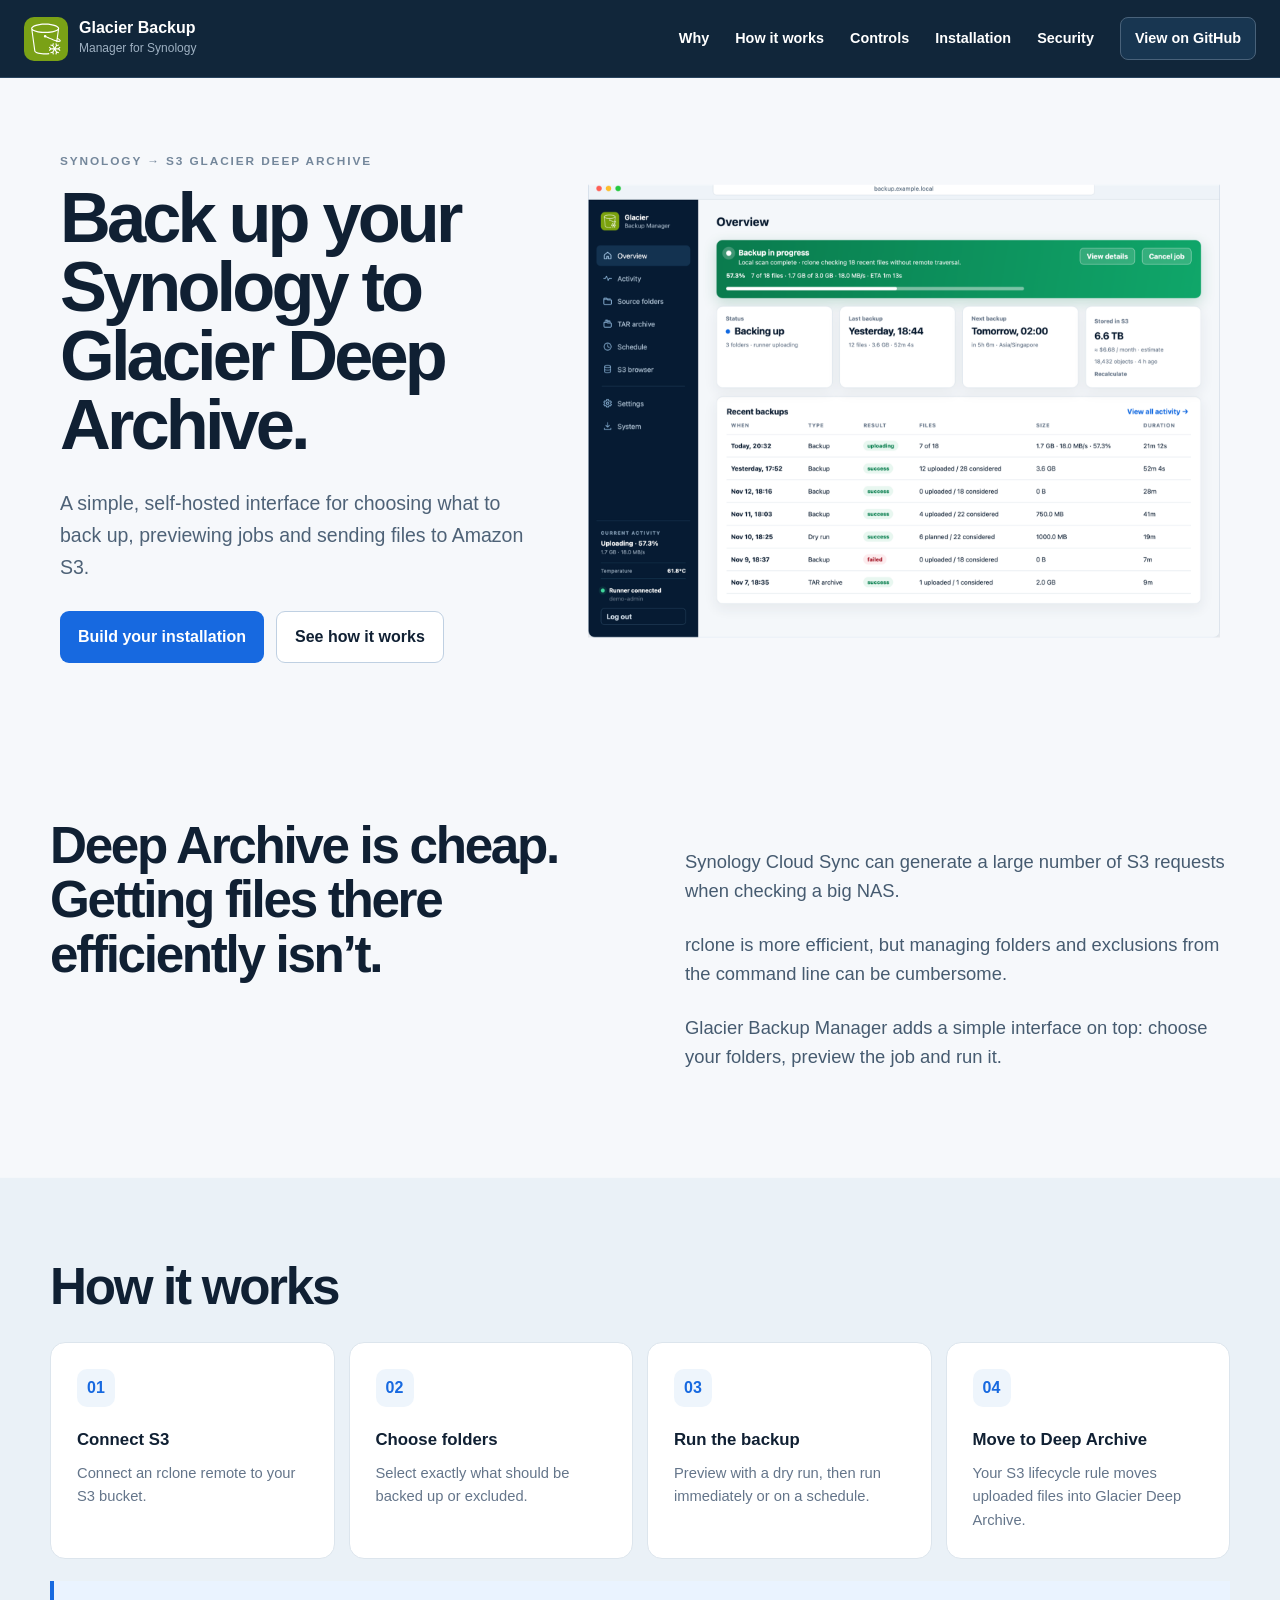
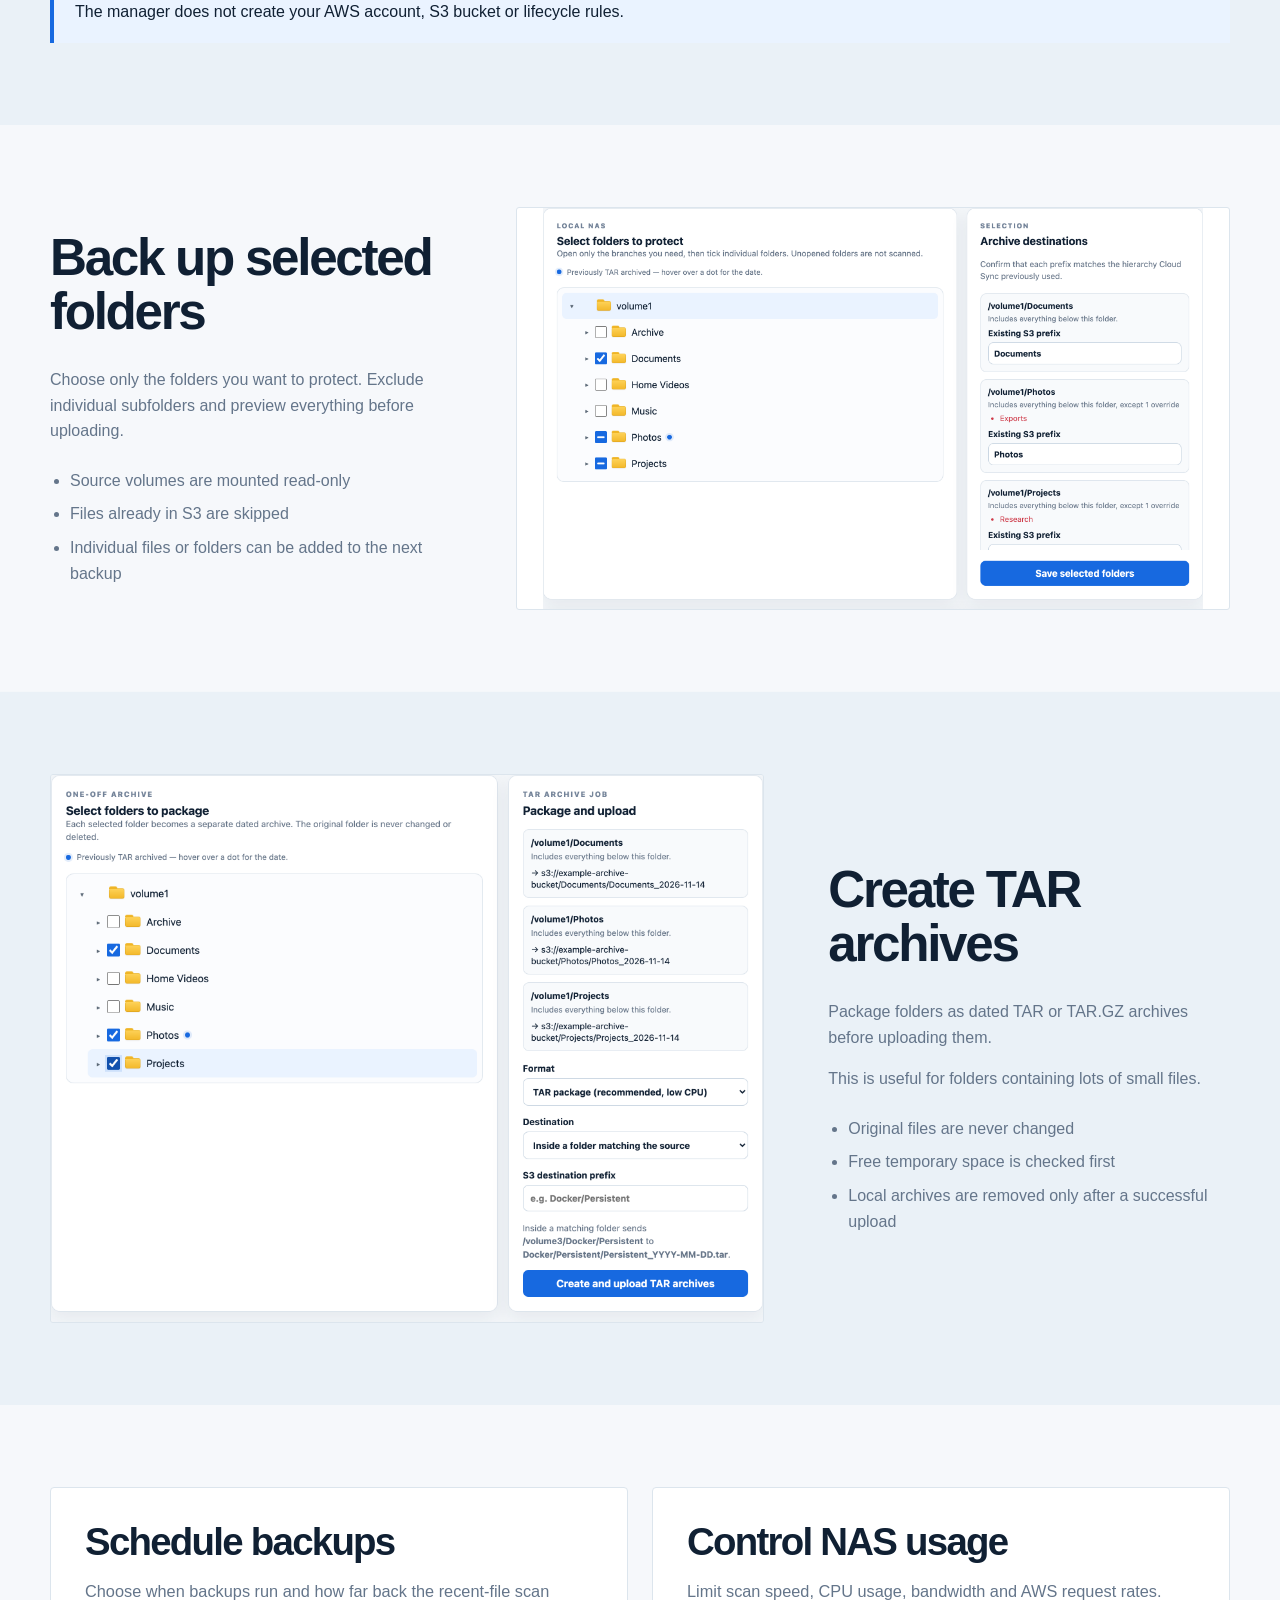
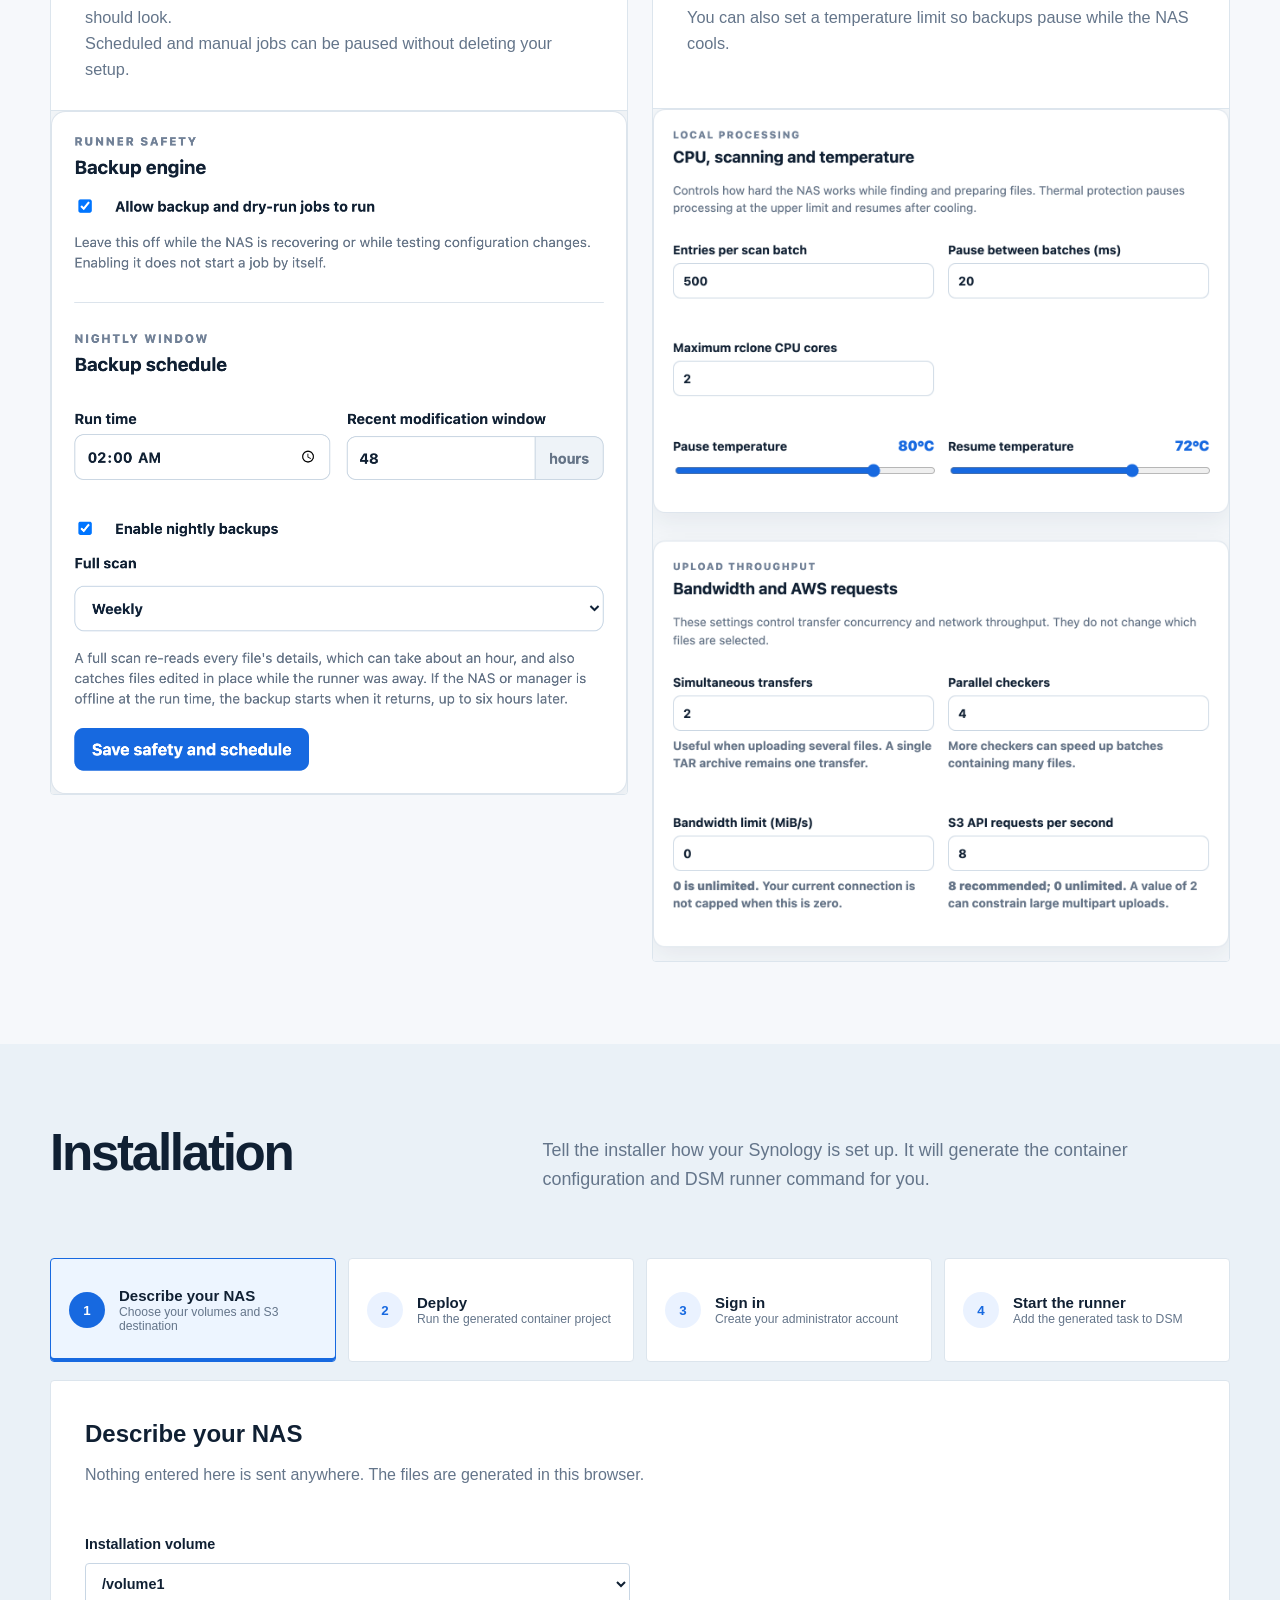
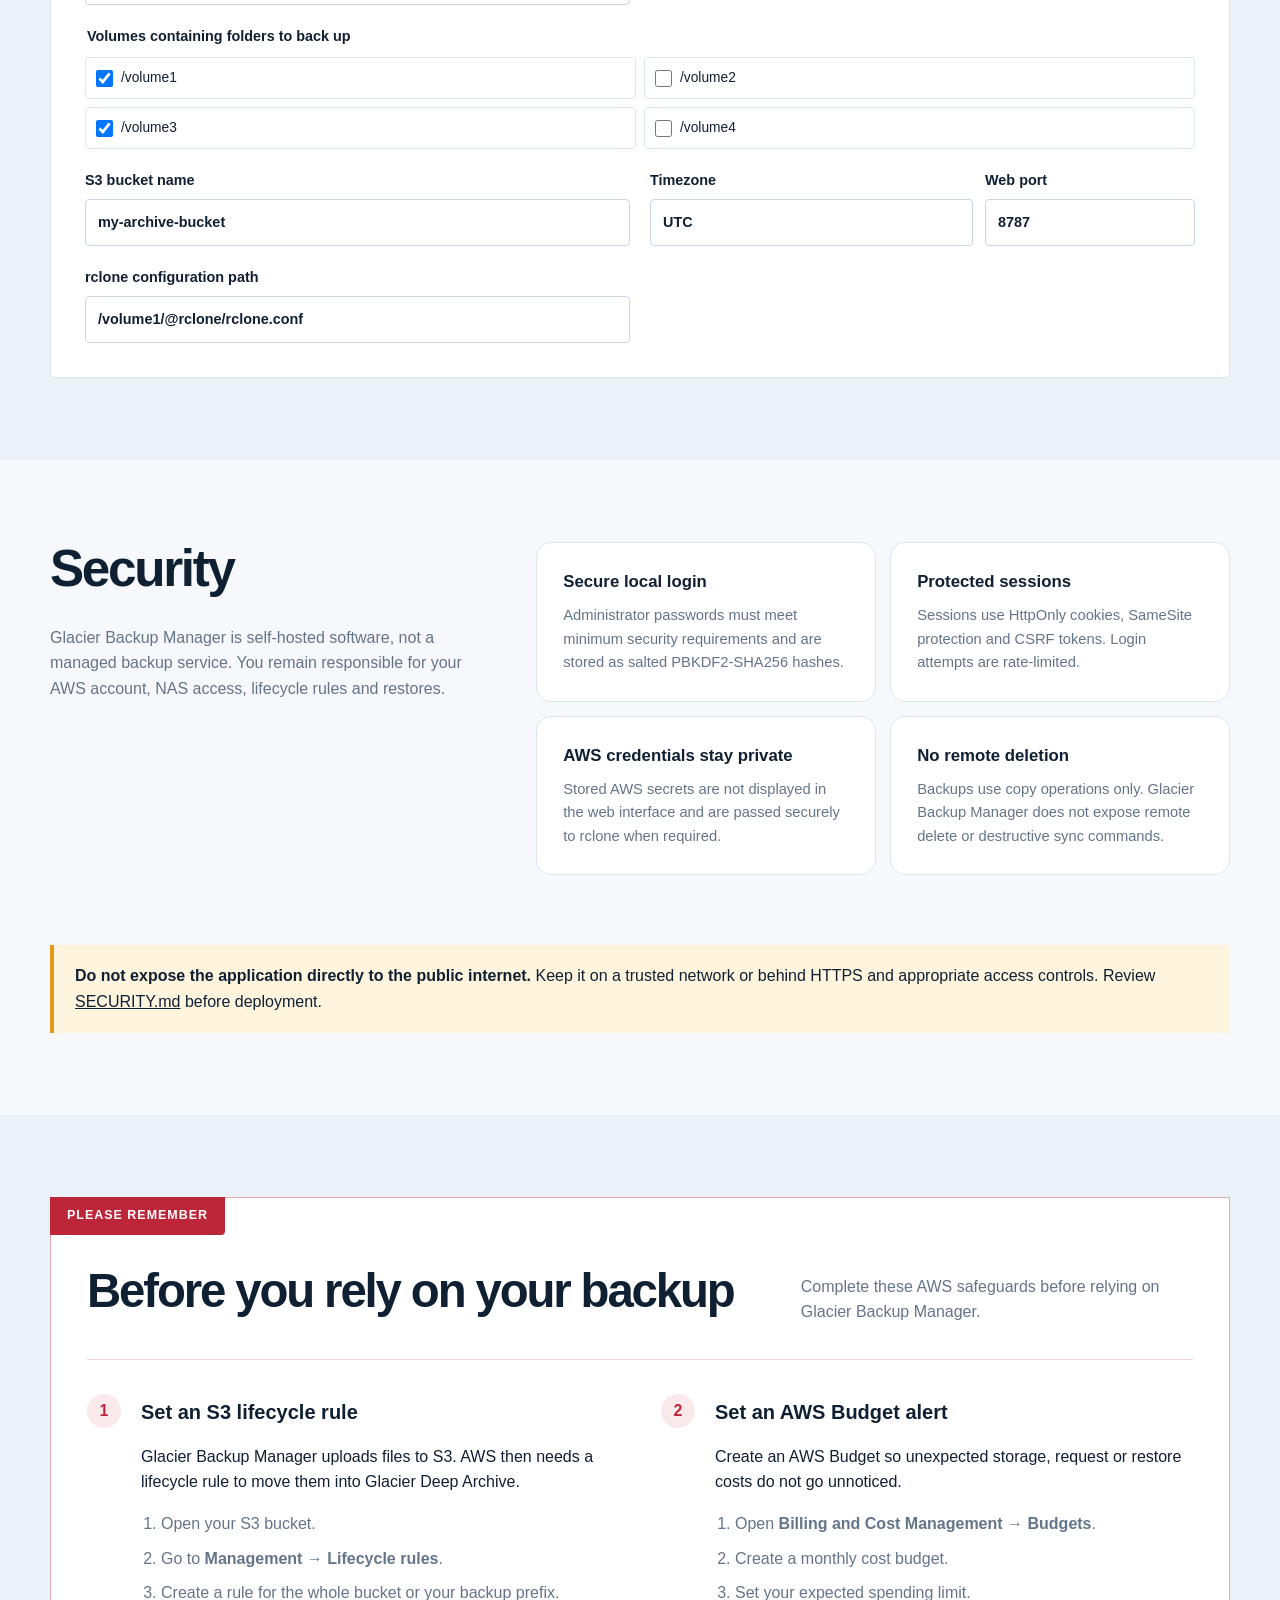
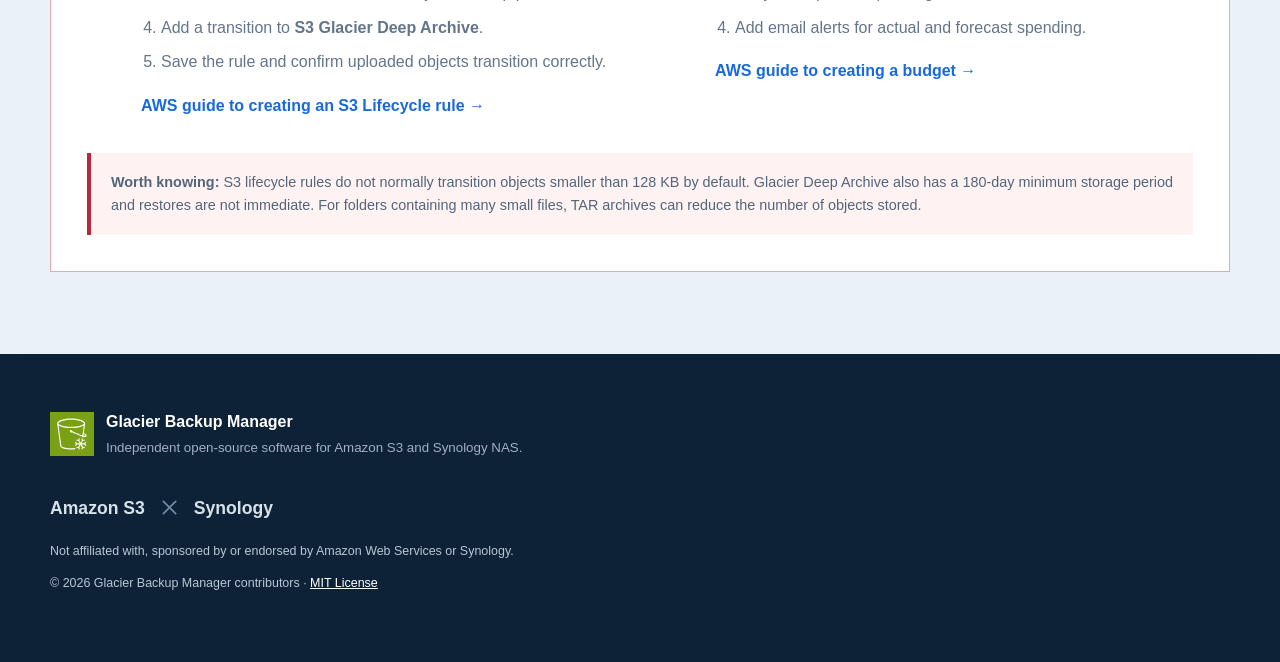
==== commit c52fa537: "Refresh website screenshots with demo data" ====
--- a/website/index.html
+++ b/website/index.html
@@ -27,7 +27,7 @@
         <p class="lede">A simple, self-hosted interface for choosing what to back up, previewing jobs and sending files to Amazon S3.</p>
         <div class="hero-actions"><a class="button primary" href="#installation">Build your installation</a><a class="button secondary" href="#how">See how it works</a></div>
       </div>
-      <figure class="hero-shot"><img src="assets/overview-window.png" alt="An anonymised Glacier Backup Manager overview showing a live TAR job"></figure>
+      <figure class="hero-shot"><img src="assets/overview-window.png" alt="Glacier Backup Manager overview showing a backup in progress, storage status and recent runs"></figure>
     </section>
 
     <section class="section story" id="why">
